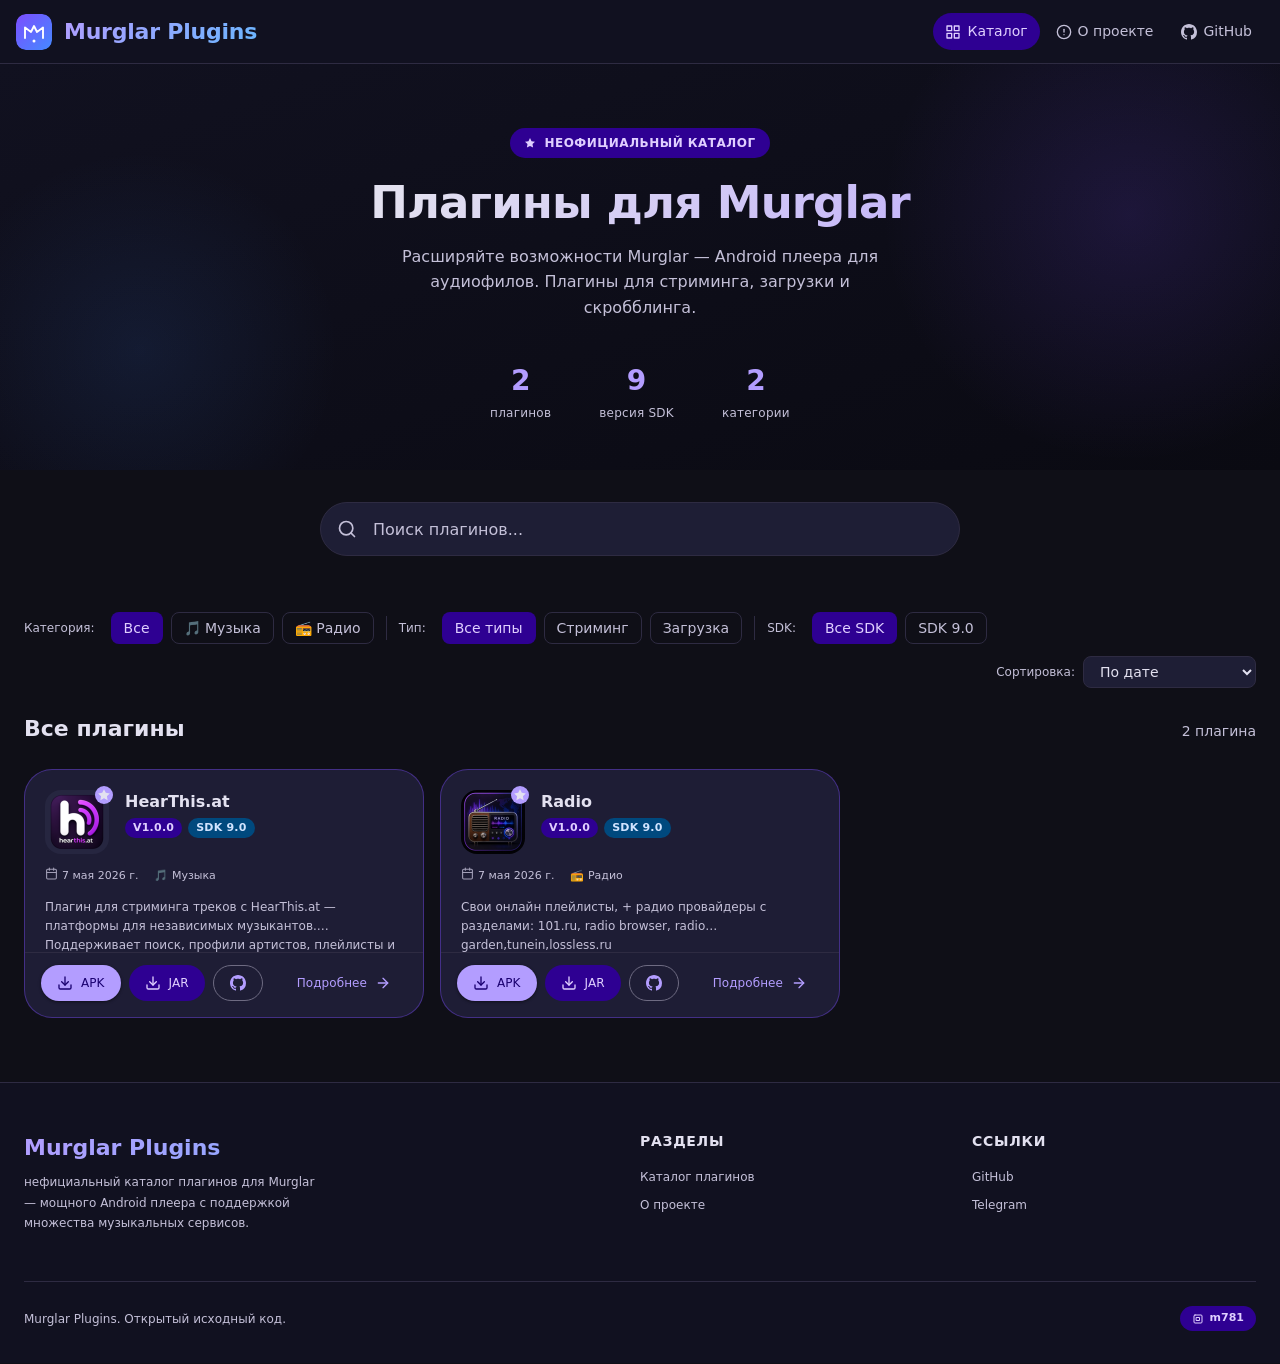
==== index.html @ e6970394 "Add files via upload" ====
<!DOCTYPE html>
<html lang="ru" data-theme="dark">
<head>
  <meta charset="UTF-8">
  <meta name="viewport" content="width=device-width, initial-scale=1.0">
  <meta name="description" content="Каталог плагинов для Android музыкального плеера Murglar.">
  <meta name="theme-color" content="#7C4DFF">
  <meta name="color-scheme" content="dark">

  <!-- Open Graph -->
  <meta property="og:type" content="website">
  <meta property="og:title" content="Murglar Plugins — Каталог плагинов">
  <meta property="og:description" content="неофициальный каталог плагинов для Android музыкального плеера Murglar.">
  <meta property="og:image" content="assets/icons/icon-512.svg">

  <!-- PWA -->
  <link rel="manifest" href="manifest.json">
  <link rel="icon" type="image/svg+xml" href="assets/logo.svg">
  <link rel="apple-touch-icon" href="assets/icons/icon-192.svg">

  <title>Murglar Plugins — Каталог плагинов</title>

  <link rel="stylesheet" href="css/material.css">
  <link rel="stylesheet" href="css/style.css">
  <link rel="stylesheet" href="css/responsive.css">
</head>
<body>

<!-- Loading overlay -->
<div id="loading" class="loading-overlay" aria-hidden="true">
  <img src="assets/logo.svg" alt="Murglar" class="loading-logo">
  <div class="loading-bar linear-progress">
    <div class="linear-progress-bar"></div>
  </div>
</div>

<div class="page-wrapper">

  <!-- ─── NAVIGATION ─── -->
  <header>
    <nav class="nav" role="navigation" aria-label="Главная навигация">
      <div class="nav-inner">
        <a href="index.html" class="nav-brand" aria-label="Murglar Plugins — главная">
          <img src="assets/logo.svg" alt="" class="nav-logo" width="36" height="36">
          <span class="nav-title">Murglar Plugins</span>
        </a>

        <div class="nav-spacer"></div>

        <div class="nav-links" role="list">
          <a href="index.html" class="nav-link" role="listitem">
            <svg width="16" height="16" viewBox="0 0 24 24" fill="none" stroke="currentColor" stroke-width="2" stroke-linecap="round" stroke-linejoin="round"><rect x="3" y="3" width="7" height="7"/><rect x="14" y="3" width="7" height="7"/><rect x="3" y="14" width="7" height="7"/><rect x="14" y="14" width="7" height="7"/></svg>
            Каталог
          </a>
          <a href="about.html" class="nav-link" role="listitem">
            <svg width="16" height="16" viewBox="0 0 24 24" fill="none" stroke="currentColor" stroke-width="2" stroke-linecap="round" stroke-linejoin="round"><circle cx="12" cy="12" r="10"/><line x1="12" y1="8" x2="12" y2="12"/><line x1="12" y1="16" x2="12.01" y2="16"/></svg>
            О проекте
          </a>
          <a href="https://github.com/levi-muzg" class="nav-link" target="_blank" rel="noopener" role="listitem">
            <svg width="16" height="16" viewBox="0 0 24 24" fill="currentColor"><path d="M12 0C5.37 0 0 5.37 0 12c0 5.31 3.435 9.795 8.205 11.385.6.105.825-.255.825-.57 0-.285-.015-1.23-.015-2.235-3.015.555-3.795-.735-4.035-1.41-.135-.345-.72-1.41-1.23-1.695-.42-.225-1.02-.78-.015-.795.945-.015 1.62.87 1.845 1.23 1.08 1.815 2.805 1.305 3.495.99.105-.78.42-1.305.765-1.605-2.67-.3-5.46-1.335-5.46-5.925 0-1.305.465-2.385 1.23-3.225-.12-.3-.54-1.53.12-3.18 0 0 1.005-.315 3.3 1.23.96-.27 1.98-.405 3-.405s2.04.135 3 .405c2.295-1.56 3.3-1.23 3.3-1.23.66 1.65.24 2.88.12 3.18.765.84 1.23 1.905 1.23 3.225 0 4.605-2.805 5.625-5.475 5.925.435.375.81 1.095.81 2.22 0 1.605-.015 2.895-.015 3.3 0 .315.225.69.825.57A12.02 12.02 0 0 0 24 12c0-6.63-5.37-12-12-12z"/></svg>
            GitHub
          </a>
        </div>

        <!-- Mobile menu button -->
        <button
          id="nav-menu-btn"
          class="icon-btn nav-menu-btn"
          aria-label="Открыть меню"
          aria-expanded="false"
          aria-controls="nav-drawer"
        >
          <svg width="22" height="22" viewBox="0 0 24 24" fill="none" stroke="currentColor" stroke-width="2" stroke-linecap="round"><line x1="3" y1="6" x2="21" y2="6"/><line x1="3" y1="12" x2="21" y2="12"/><line x1="3" y1="18" x2="21" y2="18"/></svg>
        </button>
      </div>
    </nav>

    <!-- Mobile Nav Drawer -->
    <div id="nav-drawer-overlay" class="nav-drawer-overlay" aria-hidden="true"></div>
    <div id="nav-drawer" class="nav-drawer" role="dialog" aria-label="Меню навигации" aria-modal="true">
      <a href="index.html" class="nav-link">
        <svg width="18" height="18" viewBox="0 0 24 24" fill="none" stroke="currentColor" stroke-width="2" stroke-linecap="round" stroke-linejoin="round"><rect x="3" y="3" width="7" height="7"/><rect x="14" y="3" width="7" height="7"/><rect x="3" y="14" width="7" height="7"/><rect x="14" y="14" width="7" height="7"/></svg>
        Каталог
      </a>
      <a href="about.html" class="nav-link">
        <svg width="18" height="18" viewBox="0 0 24 24" fill="none" stroke="currentColor" stroke-width="2" stroke-linecap="round" stroke-linejoin="round"><circle cx="12" cy="12" r="10"/><line x1="12" y1="8" x2="12" y2="12"/><line x1="12" y1="16" x2="12.01" y2="16"/></svg>
        О проекте
      </a>
      <a href="https://github.com/levi-muzg" class="nav-link" target="_blank" rel="noopener">
        <svg width="18" height="18" viewBox="0 0 24 24" fill="currentColor"><path d="M12 0C5.37 0 0 5.37 0 12c0 5.31 3.435 9.795 8.205 11.385.6.105.825-.255.825-.57 0-.285-.015-1.23-.015-2.235-3.015.555-3.795-.735-4.035-1.41-.135-.345-.72-1.41-1.23-1.695-.42-.225-1.02-.78-.015-.795.945-.015 1.62.87 1.845 1.23 1.08 1.815 2.805 1.305 3.495.99.105-.78.42-1.305.765-1.605-2.67-.3-5.46-1.335-5.46-5.925 0-1.305.465-2.385 1.23-3.225-.12-.3-.54-1.53.12-3.18 0 0 1.005-.315 3.3 1.23.96-.27 1.98-.405 3-.405s2.04.135 3 .405c2.295-1.56 3.3-1.23 3.3-1.23.66 1.65.24 2.88.12 3.18.765.84 1.23 1.905 1.23 3.225 0 4.605-2.805 5.625-5.475 5.925.435.375.81 1.095.81 2.22 0 1.605-.015 2.895-.015 3.3 0 .315.225.69.825.57A12.02 12.02 0 0 0 24 12c0-6.63-5.37-12-12-12z"/></svg>
        GitHub
      </a>
      <a href="https://t.me/murglar" class="nav-link" target="_blank" rel="noopener">
        <svg width="18" height="18" viewBox="0 0 24 24" fill="currentColor"><path d="M11.944 0A12 12 0 0 0 0 12a12 12 0 0 0 12 12 12 12 0 0 0 12-12A12 12 0 0 0 12 0a12 12 0 0 0-.056 0zm4.962 7.224c.1-.002.321.023.465.14a.506.506 0 0 1 .171.325c.016.093.036.306.02.472-.18 1.898-.962 6.502-1.36 8.627-.168.9-.499 1.201-.82 1.23-.696.065-1.225-.46-1.9-.902-1.056-.693-1.653-1.124-2.678-1.8-1.185-.78-.417-1.21.258-1.91.177-.184 3.247-2.977 3.307-3.23.007-.032.014-.15-.056-.212s-.174-.041-.249-.024c-.106.024-1.793 1.14-5.061 3.345-.48.33-.913.49-1.302.48-.428-.008-1.252-.241-1.865-.44-.752-.245-1.349-.374-1.297-.789.027-.216.325-.437.893-.663 3.498-1.524 5.83-2.529 6.998-3.014 3.332-1.386 4.025-1.627 4.476-1.635z"/></svg>
        Telegram
      </a>
    </div>
  </header>

  <!-- ─── CONTENT ─── -->
  <main class="content-area">

    <!-- HERO -->
    <section class="hero" aria-labelledby="hero-title">
      <div class="container hero-inner">
        <div class="hero-eyebrow">
          <svg width="12" height="12" viewBox="0 0 24 24" fill="currentColor"><polygon points="12 2 15.09 8.26 22 9.27 17 14.14 18.18 21.02 12 17.77 5.82 21.02 7 14.14 2 9.27 8.91 8.26 12 2"/></svg>
          неофициальный каталог
        </div>
        <h1 id="hero-title" class="hero-title">Плагины для Murglar</h1>
        <p class="hero-sub">
          Расширяйте возможности Murglar — Android плеера для аудиофилов.
          Плагины для стриминга, загрузки и скробблинга.
        </p>
        <div class="hero-stats" role="list">
          <div class="hero-stat" role="listitem">
            <div class="hero-stat-value" id="stat-plugins">—</div>
            <div class="hero-stat-label">плагинов</div>
          </div>
          <div class="hero-stat" role="listitem">
            <div class="hero-stat-value" id="stat-sdk">—</div>
            <div class="hero-stat-label">версия SDK</div>
          </div>
          <div class="hero-stat" role="listitem">
            <div class="hero-stat-value" id="stat-sources">—</div>
            <div class="hero-stat-label">категории</div>
          </div>
        </div>
      </div>
    </section>

    <!-- SEARCH -->
    <section class="search-section" aria-label="Поиск плагинов">
      <div class="container">
        <div class="search-bar" role="search">
          <div class="search-input-wrap">
            <span class="search-icon" aria-hidden="true">
              <svg width="20" height="20" viewBox="0 0 24 24" fill="none" stroke="currentColor" stroke-width="2" stroke-linecap="round" stroke-linejoin="round"><circle cx="11" cy="11" r="8"/><line x1="21" y1="21" x2="16.65" y2="16.65"/></svg>
            </span>
            <input
              id="search-input"
              type="search"
              class="search-input"
              placeholder="Поиск плагинов..."
              autocomplete="off"
              autocorrect="off"
              spellcheck="false"
              aria-label="Поиск плагинов"
              aria-describedby="results-count"
            >
            <button
              id="search-clear"
              class="search-clear icon-btn"
              aria-label="Очистить поиск"
              title="Очистить"
            >
              <svg width="18" height="18" viewBox="0 0 24 24" fill="none" stroke="currentColor" stroke-width="2" stroke-linecap="round" stroke-linejoin="round"><line x1="18" y1="6" x2="6" y2="18"/><line x1="6" y1="6" x2="18" y2="18"/></svg>
            </button>
          </div>
          <p class="search-results-count" id="results-count" aria-live="polite" aria-atomic="true"></p>
        </div>
      </div>
    </section>

    <!-- FILTERS -->
    <section class="filters-section" aria-label="Фильтры">
      <div class="container">
        <div class="filters-inner">
          <span class="filters-label" id="category-label">Категория:</span>
          <div
            id="chips-category"
            class="chips-row"
            role="radiogroup"
            aria-labelledby="category-label"
          >
            <!-- Chips generated by JS -->
          </div>

          <div class="filter-divider" aria-hidden="true"></div>

          <span class="filters-label" id="type-label">Тип:</span>
          <div
            id="chips-type"
            class="chips-row"
            role="radiogroup"
            aria-labelledby="type-label"
          >
            <!-- Chips generated by JS -->
          </div>

          <div class="filter-divider" aria-hidden="true"></div>

          <span class="filters-label" id="sdk-label">SDK:</span>
          <div
            id="chips-sdk"
            class="chips-row"
            role="radiogroup"
            aria-labelledby="sdk-label"
          >
            <!-- SDK chips generated by JS -->
          </div>

          <div class="sort-select-wrap">
            <label class="sort-label" for="sort-select">Сортировка:</label>
            <select id="sort-select" class="sort-select" aria-label="Сортировка плагинов">
              <option value="date">По дате</option>
              <option value="name">По названию А–Я</option>
              <option value="name_desc">По названию Я–А</option>
              <option value="version">По версии</option>
              <option value="sdk">По SDK</option>
            </select>
          </div>
        </div>
      </div>
    </section>

    <!-- CATALOG -->
    <section class="catalog-section" aria-labelledby="catalog-title">
      <div class="container">
        <div class="section-header">
          <h2 id="catalog-title" class="section-title">Все плагины</h2>
          <span class="section-count" id="section-count" aria-live="polite"></span>
        </div>
        <div
          id="plugins-grid"
          class="plugins-grid"
          role="list"
          aria-label="Список плагинов"
        >
          <!-- Plugin cards generated by JS -->
        </div>
      </div>
    </section>

  </main>

  <!-- ─── FOOTER ─── -->
  <footer class="footer">
    <div class="container">
      <div class="footer-inner">
        <div class="footer-brand">
          <div class="footer-brand-title">Murglar Plugins</div>
          <p class="footer-brand-desc">
            нефициальный каталог плагинов для Murglar — мощного Android плеера
            с поддержкой множества музыкальных сервисов.
          </p>
        </div>
        <div>
          <div class="footer-col-title">Разделы</div>
          <div class="footer-links">
            <a href="index.html" class="footer-link">Каталог плагинов</a>
            <a href="about.html" class="footer-link">О проекте</a>
            
          </div>
        </div>
        <div>
          <div class="footer-col-title">Ссылки</div>
          <div class="footer-links">
            <a href="https://github.com/levi-muzg" class="footer-link" target="_blank" rel="noopener">GitHub</a>
            <a href="https://t.me/murglar" class="footer-link" target="_blank" rel="noopener">Telegram</a>
          </div>
        </div>
      </div>
      <div class="footer-bottom">
        <p class="footer-copy">Murglar Plugins. Открытый исходный код.</p>
        <div class="footer-sdk">
          <span class="sdk-pill">
            <svg width="12" height="12" viewBox="0 0 24 24" fill="none" stroke="currentColor" stroke-width="2" stroke-linecap="round" stroke-linejoin="round"><rect x="4" y="4" width="16" height="16" rx="2"/><rect x="9" y="9" width="6" height="6"/></svg>
            m781
          </span>
        </div>
      </div>
    </div>
  </footer>

</div><!-- /page-wrapper -->

<!-- Scroll to top button -->
<button
  id="scroll-top"
  class="scroll-top"
  aria-label="Прокрутить наверх"
  title="Наверх"
>
  <svg width="20" height="20" viewBox="0 0 24 24" fill="none" stroke="currentColor" stroke-width="2" stroke-linecap="round" stroke-linejoin="round"><line x1="12" y1="19" x2="12" y2="5"/><polyline points="5 12 12 5 19 12"/></svg>
</button>

<!-- Screen reader live region -->
<div id="sr-live" aria-live="polite" aria-atomic="true" style="position:absolute;width:1px;height:1px;overflow:hidden;clip:rect(0,0,0,0)"></div>

<script>
  // Register Service Worker
  if ('serviceWorker' in navigator) {
    window.addEventListener('load', () => {
      navigator.serviceWorker.register('./sw.js').catch(() => {});
    });
  }
</script>

<script type="module" src="js/app.js"></script>
</body>
</html>
---- css/material.css ----
/* =====================================================
   MATERIAL 3 — MURGLAR PLUGINS DESIGN SYSTEM
   Murglar brand: Deep Purple / Blue accent, dark-first
   ===================================================== */

/* ─── TOKENS ─── */
:root {
  /* Brand palette */
  --m3-primary:           #B39DFF;
  --m3-on-primary:        #1A0070;
  --m3-primary-container: #2E0092;
  --m3-on-primary-container: #E0CFFF;

  --m3-secondary:         #69B6FF;
  --m3-on-secondary:      #003259;
  --m3-secondary-container: #00497E;
  --m3-on-secondary-container: #D1E4FF;

  --m3-tertiary:          #FF80AB;
  --m3-on-tertiary:       #5C0027;
  --m3-tertiary-container:#88003F;
  --m3-on-tertiary-container: #FFD9E3;

  --m3-error:             #FFB4AB;
  --m3-on-error:          #690005;
  --m3-error-container:   #93000A;
  --m3-on-error-container:#FFB4AB;

  /* Surfaces — dark theme */
  --m3-surface:           #0F0F17;
  --m3-surface-dim:       #0A0A12;
  --m3-surface-bright:    #1A1A26;
  --m3-surface-variant:   #1E1E2E;
  --m3-surface-container-lowest:  #080810;
  --m3-surface-container-low:     #111120;
  --m3-surface-container:         #16162A;
  --m3-surface-container-high:    #1E1E35;
  --m3-surface-container-highest: #262640;

  --m3-on-surface:        #E3E1F0;
  --m3-on-surface-variant:#C4C0D8;
  --m3-outline:           #6E6B82;
  --m3-outline-variant:   #2E2B42;

  /* Elevation tints (primary overlay) */
  --m3-elev1:  rgba(124,77,255,.05);
  --m3-elev2:  rgba(124,77,255,.08);
  --m3-elev3:  rgba(124,77,255,.11);
  --m3-elev4:  rgba(124,77,255,.12);
  --m3-elev5:  rgba(124,77,255,.14);

  /* Typography scale */
  --m3-display-large:   3.5625rem;   /* 57px */
  --m3-display-medium:  2.8125rem;   /* 45px */
  --m3-display-small:   2.25rem;     /* 36px */
  --m3-headline-large:  2rem;        /* 32px */
  --m3-headline-medium: 1.75rem;     /* 28px */
  --m3-headline-small:  1.5rem;      /* 24px */
  --m3-title-large:     1.375rem;    /* 22px */
  --m3-title-medium:    1rem;        /* 16px */
  --m3-title-small:     .875rem;     /* 14px */
  --m3-body-large:      1rem;
  --m3-body-medium:     .875rem;
  --m3-body-small:      .75rem;
  --m3-label-large:     .875rem;
  --m3-label-medium:    .75rem;
  --m3-label-small:     .6875rem;

  /* Shape */
  --m3-shape-none:       0;
  --m3-shape-xs:         4px;
  --m3-shape-sm:         8px;
  --m3-shape-md:         12px;
  --m3-shape-lg:         16px;
  --m3-shape-xl:         28px;
  --m3-shape-full:       999px;

  /* Motion */
  --m3-dur-short1:  50ms;
  --m3-dur-short2:  100ms;
  --m3-dur-short3:  150ms;
  --m3-dur-short4:  200ms;
  --m3-dur-medium1: 250ms;
  --m3-dur-medium2: 300ms;
  --m3-dur-medium3: 350ms;
  --m3-dur-medium4: 400ms;
  --m3-dur-long1:   450ms;
  --m3-dur-long2:   500ms;

  --m3-ease-standard:          cubic-bezier(.2,0,0,1);
  --m3-ease-standard-decel:    cubic-bezier(0,0,0,1);
  --m3-ease-standard-accel:    cubic-bezier(.3,0,1,1);
  --m3-ease-emphasized:        cubic-bezier(.2,0,0,1);
  --m3-ease-emphasized-decel:  cubic-bezier(.05,.7,.1,1);
  --m3-ease-emphasized-accel:  cubic-bezier(.3,0,.8,.15);

  /* Z-index */
  --z-below:   -1;
  --z-base:    0;
  --z-raised:  10;
  --z-overlay: 100;
  --z-modal:   200;
  --z-top:     300;
}

/* ─── RESET ─── */
*, *::before, *::after {
  box-sizing: border-box;
  margin: 0;
  padding: 0;
}

html {
  font-size: 16px;
  scroll-behavior: smooth;
  -webkit-text-size-adjust: 100%;
}

body {
  font-family: 'Google Sans', 'Nunito Sans', system-ui, -apple-system, sans-serif;
  background: var(--m3-surface);
  color: var(--m3-on-surface);
  line-height: 1.5;
  min-height: 100vh;
  overflow-x: hidden;
}

img {
  display: block;
  max-width: 100%;
}

a {
  color: var(--m3-primary);
  text-decoration: none;
}

a:hover {
  text-decoration: underline;
}

button {
  cursor: pointer;
  font-family: inherit;
  border: none;
  background: none;
}

ul, ol {
  list-style: none;
}

/* ─── BUTTONS ─── */
.btn {
  display: inline-flex;
  align-items: center;
  justify-content: center;
  gap: 8px;
  height: 40px;
  padding: 0 24px;
  border-radius: var(--m3-shape-full);
  font-size: var(--m3-label-large);
  font-weight: 500;
  letter-spacing: .006em;
  transition:
    background var(--m3-dur-short4) var(--m3-ease-standard),
    box-shadow var(--m3-dur-short4) var(--m3-ease-standard),
    transform var(--m3-dur-short2) var(--m3-ease-standard);
  position: relative;
  overflow: hidden;
  user-select: none;
  white-space: nowrap;
  text-decoration: none;
}

.btn::after {
  content: '';
  position: absolute;
  inset: 0;
  border-radius: inherit;
  background: transparent;
  transition: background var(--m3-dur-short3) var(--m3-ease-standard);
}

.btn:hover::after  { background: rgba(255,255,255,.08); }
.btn:active::after { background: rgba(255,255,255,.12); }

.btn:active { transform: scale(.97); }

/* Filled */
.btn-filled {
  background: var(--m3-primary);
  color: var(--m3-on-primary);
  box-shadow: 0 1px 2px rgba(0,0,0,.3), 0 1px 3px 1px rgba(0,0,0,.15);
}
.btn-filled:hover {
  box-shadow: 0 1px 2px rgba(0,0,0,.3), 0 2px 6px 2px rgba(0,0,0,.15);
}

/* Tonal */
.btn-tonal {
  background: var(--m3-primary-container);
  color: var(--m3-on-primary-container);
}
.btn-tonal:hover {
  box-shadow: 0 1px 2px rgba(0,0,0,.3), 0 1px 3px 1px rgba(0,0,0,.15);
}

/* Outlined */
.btn-outlined {
  background: transparent;
  color: var(--m3-primary);
  border: 1.5px solid var(--m3-outline);
  padding: 0 23px;
}
.btn-outlined:hover {
  background: rgba(124,77,255,.08);
}

/* Text */
.btn-text {
  background: transparent;
  color: var(--m3-primary);
  padding: 0 12px;
}
.btn-text:hover { background: rgba(124,77,255,.08); }

/* Icon button */
.icon-btn {
  display: inline-flex;
  align-items: center;
  justify-content: center;
  width: 40px;
  height: 40px;
  border-radius: var(--m3-shape-full);
  color: var(--m3-on-surface-variant);
  transition: background var(--m3-dur-short3) var(--m3-ease-standard);
  cursor: pointer;
  flex-shrink: 0;
}
.icon-btn:hover { background: rgba(255,255,255,.08); }
.icon-btn:active { background: rgba(255,255,255,.12); }

/* Small button */
.btn-sm {
  height: 32px;
  padding: 0 16px;
  font-size: var(--m3-label-medium);
}

/* ─── CARDS ─── */
.card {
  background: var(--m3-surface-container);
  border-radius: var(--m3-shape-xl);
  overflow: hidden;
  position: relative;
  transition:
    transform var(--m3-dur-medium1) var(--m3-ease-emphasized),
    box-shadow var(--m3-dur-medium1) var(--m3-ease-emphasized);
}

.card-elevated {
  background: color-mix(in srgb, var(--m3-primary) 5%, var(--m3-surface-container));
  box-shadow:
    0 1px 2px rgba(0,0,0,.3),
    0 1px 3px 1px rgba(0,0,0,.15);
}

.card-elevated:hover {
  transform: translateY(-2px);
  box-shadow:
    0 1px 2px rgba(0,0,0,.3),
    0 2px 6px 2px rgba(0,0,0,.15);
}

.card-filled {
  background: var(--m3-surface-container-highest);
}

.card-outlined {
  background: var(--m3-surface);
  border: 1px solid var(--m3-outline-variant);
}

/* ─── CHIPS ─── */
.chip {
  display: inline-flex;
  align-items: center;
  gap: 6px;
  height: 32px;
  padding: 0 12px;
  border-radius: var(--m3-shape-sm);
  font-size: var(--m3-label-large);
  font-weight: 500;
  cursor: pointer;
  transition: all var(--m3-dur-short3) var(--m3-ease-standard);
  user-select: none;
  white-space: nowrap;
}

.chip-filter {
  background: transparent;
  color: var(--m3-on-surface-variant);
  border: 1px solid var(--m3-outline-variant);
}
.chip-filter:hover {
  background: rgba(255,255,255,.05);
  border-color: var(--m3-outline);
  color: var(--m3-on-surface);
}
.chip-filter.active {
  background: var(--m3-primary-container);
  color: var(--m3-on-primary-container);
  border-color: transparent;
}

/* ─── BADGES ─── */
.badge {
  display: inline-flex;
  align-items: center;
  height: 20px;
  padding: 0 8px;
  border-radius: var(--m3-shape-full);
  font-size: var(--m3-label-small);
  font-weight: 600;
  letter-spacing: .02em;
  text-transform: uppercase;
}
.badge-primary {
  background: var(--m3-primary-container);
  color: var(--m3-on-primary-container);
}
.badge-secondary {
  background: var(--m3-secondary-container);
  color: var(--m3-on-secondary-container);
}
.badge-hifi {
  background: linear-gradient(135deg, #00E676, #00BCD4);
  color: #003;
}
.badge-beta {
  background: var(--m3-tertiary-container);
  color: var(--m3-on-tertiary-container);
}

/* ─── RIPPLE ─── */
.ripple-container {
  position: relative;
  overflow: hidden;
}

.ripple-wave {
  position: absolute;
  border-radius: 50%;
  background: rgba(255,255,255,.2);
  transform: scale(0);
  animation: ripple-anim var(--m3-dur-long2) var(--m3-ease-standard-decel) forwards;
  pointer-events: none;
}

@keyframes ripple-anim {
  to { transform: scale(4); opacity: 0; }
}

/* ─── DIVIDERS ─── */
.divider {
  height: 1px;
  background: var(--m3-outline-variant);
}

/* ─── TEXT STYLES ─── */
.display-large   { font-size: var(--m3-display-large);   font-weight: 400; letter-spacing: -.016em; line-height: 1.12; }
.display-medium  { font-size: var(--m3-display-medium);  font-weight: 400; letter-spacing: 0; line-height: 1.16; }
.display-small   { font-size: var(--m3-display-small);   font-weight: 400; letter-spacing: 0; line-height: 1.22; }
.headline-large  { font-size: var(--m3-headline-large);  font-weight: 400; letter-spacing: 0; line-height: 1.25; }
.headline-medium { font-size: var(--m3-headline-medium); font-weight: 400; letter-spacing: 0; line-height: 1.29; }
.headline-small  { font-size: var(--m3-headline-small);  font-weight: 400; letter-spacing: 0; line-height: 1.33; }
.title-large     { font-size: var(--m3-title-large);     font-weight: 500; letter-spacing: 0; line-height: 1.27; }
.title-medium    { font-size: var(--m3-title-medium);    font-weight: 500; letter-spacing: .009em; line-height: 1.5; }
.title-small     { font-size: var(--m3-title-small);     font-weight: 500; letter-spacing: .006em; line-height: 1.43; }
.body-large      { font-size: var(--m3-body-large);      font-weight: 400; letter-spacing: .031em; line-height: 1.5; }
.body-medium     { font-size: var(--m3-body-medium);     font-weight: 400; letter-spacing: .016em; line-height: 1.43; }
.body-small      { font-size: var(--m3-body-small);      font-weight: 400; letter-spacing: .025em; line-height: 1.33; }
.label-large     { font-size: var(--m3-label-large);     font-weight: 500; letter-spacing: .006em; line-height: 1.43; }
.label-medium    { font-size: var(--m3-label-medium);    font-weight: 500; letter-spacing: .031em; line-height: 1.33; }
.label-small     { font-size: var(--m3-label-small);     font-weight: 500; letter-spacing: .031em; line-height: 1.45; }

/* ─── PROGRESS ─── */
.linear-progress {
  height: 4px;
  background: var(--m3-surface-container-highest);
  border-radius: var(--m3-shape-full);
  overflow: hidden;
}
.linear-progress-bar {
  height: 100%;
  background: var(--m3-primary);
  border-radius: var(--m3-shape-full);
  transform-origin: left;
  animation: progress-indeterminate 1.5s infinite ease-in-out;
}
@keyframes progress-indeterminate {
  0%  { transform: scaleX(0) translateX(0); }
  50% { transform: scaleX(.8) translateX(50%); }
  100% { transform: scaleX(0) translateX(300%); }
}

/* ─── SNACKBAR ─── */
.snackbar {
  position: fixed;
  bottom: 24px;
  left: 50%;
  transform: translateX(-50%) translateY(100px);
  background: var(--m3-surface-container-highest);
  color: var(--m3-on-surface);
  padding: 14px 16px;
  border-radius: var(--m3-shape-xs);
  font-size: var(--m3-body-medium);
  min-width: 280px;
  max-width: 600px;
  display: flex;
  align-items: center;
  gap: 16px;
  box-shadow: 0 3px 5px -1px rgba(0,0,0,.2), 0 6px 10px rgba(0,0,0,.14), 0 1px 18px rgba(0,0,0,.12);
  transition: transform var(--m3-dur-medium2) var(--m3-ease-emphasized-decel);
  z-index: var(--z-top);
}
.snackbar.show {
  transform: translateX(-50%) translateY(0);
}

/* ─── TOOLTIP ─── */
.tooltip {
  position: relative;
}
.tooltip::after {
  content: attr(data-tooltip);
  position: absolute;
  bottom: calc(100% + 8px);
  left: 50%;
  transform: translateX(-50%);
  background: var(--m3-surface-container-highest);
  color: var(--m3-on-surface);
  padding: 4px 8px;
  border-radius: var(--m3-shape-xs);
  font-size: var(--m3-label-small);
  white-space: nowrap;
  pointer-events: none;
  opacity: 0;
  transition: opacity var(--m3-dur-short3) var(--m3-ease-standard);
  z-index: var(--z-overlay);
}
.tooltip:hover::after { opacity: 1; }

/* ─── FOCUS RING ─── */
:focus-visible {
  outline: 3px solid var(--m3-primary);
  outline-offset: 2px;
}

/* ─── SCROLLBAR ─── */
::-webkit-scrollbar { width: 6px; height: 6px; }
::-webkit-scrollbar-track { background: transparent; }
::-webkit-scrollbar-thumb {
  background: var(--m3-outline);
  border-radius: 3px;
}
::-webkit-scrollbar-thumb:hover { background: var(--m3-on-surface-variant); }

/* ─── SELECTION ─── */
::selection {
  background: var(--m3-primary-container);
  color: var(--m3-on-primary-container);
}
---- css/style.css ----
/* =====================================================
   MURGLAR PLUGINS CATALOG — MAIN STYLES
   ===================================================== */

/* ─── FONTS ─── */
@import url('https://fonts.googleapis.com/css2?family=Google+Sans:wght@400;500;700&family=Google+Sans+Display:wght@400;500;700&family=Roboto+Mono:wght@400;500&display=swap');

/* ─── LAYOUT ─── */
.page-wrapper {
  display: flex;
  flex-direction: column;
  min-height: 100vh;
}

.content-area {
  flex: 1;
  padding-top: 64px; /* navbar height */
}

.container {
  max-width: 1280px;
  margin: 0 auto;
  padding: 0 24px;
}

.container-narrow {
  max-width: 860px;
  margin: 0 auto;
  padding: 0 24px;
}

/* ─── NAVIGATION ─── */
.nav {
  position: fixed;
  top: 0;
  left: 0;
  right: 0;
  height: 64px;
  background: var(--m3-surface-container-low);
  border-bottom: 1px solid var(--m3-outline-variant);
  z-index: var(--z-top);
  display: flex;
  align-items: center;
  transition: background var(--m3-dur-medium1) var(--m3-ease-standard);
}

.nav.scrolled {
  background: color-mix(in srgb, var(--m3-primary) 8%, var(--m3-surface-container));
  box-shadow: 0 1px 3px rgba(0,0,0,.4);
}

.nav-inner {
  max-width: 1280px;
  margin: 0 auto;
  padding: 0 16px;
  width: 100%;
  display: flex;
  align-items: center;
  gap: 8px;
}

.nav-brand {
  display: flex;
  align-items: center;
  gap: 12px;
  text-decoration: none;
  flex-shrink: 0;
}

.nav-logo {
  width: 36px;
  height: 36px;
  border-radius: 10px;
}

.nav-title {
  font-size: var(--m3-title-large);
  font-weight: 700;
  background: linear-gradient(135deg, var(--m3-primary), var(--m3-secondary));
  -webkit-background-clip: text;
  background-clip: text;
  -webkit-text-fill-color: transparent;
  letter-spacing: -.01em;
}

.nav-spacer { flex: 1; }

.nav-links {
  display: flex;
  align-items: center;
  gap: 4px;
}

.nav-link {
  display: flex;
  align-items: center;
  gap: 6px;
  padding: 8px 12px;
  border-radius: var(--m3-shape-full);
  font-size: var(--m3-label-large);
  font-weight: 500;
  color: var(--m3-on-surface-variant);
  text-decoration: none;
  transition: all var(--m3-dur-short3) var(--m3-ease-standard);
}

.nav-link:hover {
  background: rgba(255,255,255,.06);
  color: var(--m3-on-surface);
}

.nav-link.active {
  background: var(--m3-primary-container);
  color: var(--m3-on-primary-container);
}

.nav-link:hover { text-decoration: none; }

/* Mobile menu toggle */
.nav-menu-btn {
  display: none;
}

/* ─── HERO ─── */
.hero {
  background: linear-gradient(
    160deg,
    var(--m3-surface-container-low) 0%,
    var(--m3-surface-dim) 100%
  );
  padding: 64px 0 48px;
  position: relative;
  overflow: hidden;
}

.hero::before {
  content: '';
  position: absolute;
  top: -100px;
  right: -100px;
  width: 500px;
  height: 500px;
  background: radial-gradient(circle, rgba(124,77,255,.15) 0%, transparent 70%);
  pointer-events: none;
}

.hero::after {
  content: '';
  position: absolute;
  bottom: -80px;
  left: -60px;
  width: 400px;
  height: 400px;
  background: radial-gradient(circle, rgba(68,138,255,.1) 0%, transparent 70%);
  pointer-events: none;
}

.hero-inner {
  position: relative;
  z-index: 1;
  text-align: center;
}

.hero-eyebrow {
  display: inline-flex;
  align-items: center;
  gap: 8px;
  background: var(--m3-primary-container);
  color: var(--m3-on-primary-container);
  padding: 6px 14px;
  border-radius: var(--m3-shape-full);
  font-size: var(--m3-label-medium);
  font-weight: 600;
  letter-spacing: .04em;
  text-transform: uppercase;
  margin-bottom: 20px;
}

.hero-title {
  font-size: clamp(2rem, 5vw, var(--m3-display-medium));
  font-weight: 700;
  line-height: 1.1;
  letter-spacing: -.02em;
  margin-bottom: 16px;
  background: linear-gradient(135deg, var(--m3-on-surface) 30%, var(--m3-primary) 100%);
  -webkit-background-clip: text;
  background-clip: text;
  -webkit-text-fill-color: transparent;
}

.hero-sub {
  font-size: var(--m3-body-large);
  color: var(--m3-on-surface-variant);
  max-width: 520px;
  margin: 0 auto 40px;
  line-height: 1.6;
}

.hero-stats {
  display: flex;
  align-items: center;
  justify-content: center;
  gap: 48px;
  flex-wrap: wrap;
}

.hero-stat {
  text-align: center;
}

.hero-stat-value {
  font-size: var(--m3-headline-medium);
  font-weight: 700;
  color: var(--m3-primary);
  font-variant-numeric: tabular-nums;
}

.hero-stat-label {
  font-size: var(--m3-label-medium);
  color: var(--m3-on-surface-variant);
  margin-top: 2px;
  letter-spacing: .02em;
}

/* ─── SEARCH ─── */
.search-section {
  padding: 32px 0 0;
}

.search-bar {
  position: relative;
  max-width: 640px;
  margin: 0 auto;
}

.search-input-wrap {
  display: flex;
  align-items: center;
  background: var(--m3-surface-container-high);
  border: 1.5px solid var(--m3-outline-variant);
  border-radius: var(--m3-shape-full);
  transition: all var(--m3-dur-short3) var(--m3-ease-standard);
  overflow: hidden;
}

.search-input-wrap:focus-within {
  border-color: var(--m3-primary);
  background: var(--m3-surface-container-highest);
  box-shadow: 0 0 0 3px rgba(124,77,255,.12);
}

.search-icon {
  padding: 0 16px;
  color: var(--m3-on-surface-variant);
  flex-shrink: 0;
  display: flex;
  align-items: center;
}

.search-input {
  flex: 1;
  height: 52px;
  background: none;
  border: none;
  outline: none;
  font-size: var(--m3-body-large);
  color: var(--m3-on-surface);
  font-family: inherit;
}

.search-input::placeholder {
  color: var(--m3-on-surface-variant);
}

.search-clear {
  padding: 0 8px;
  color: var(--m3-on-surface-variant);
  opacity: 0;
  pointer-events: none;
  transition: opacity var(--m3-dur-short3) var(--m3-ease-standard);
  display: flex;
  align-items: center;
}

.search-clear.visible {
  opacity: 1;
  pointer-events: all;
}

.search-results-count {
  text-align: center;
  margin-top: 12px;
  font-size: var(--m3-body-small);
  color: var(--m3-on-surface-variant);
  min-height: 20px;
}

/* ─── FILTERS ─── */
.filters-section {
  padding: 24px 0;
}

.filters-inner {
  display: flex;
  align-items: center;
  gap: 12px;
  flex-wrap: wrap;
}

.filters-label {
  font-size: var(--m3-label-medium);
  color: var(--m3-on-surface-variant);
  font-weight: 500;
  margin-right: 4px;
  flex-shrink: 0;
}

.chips-row {
  display: flex;
  align-items: center;
  gap: 8px;
  flex-wrap: wrap;
}

.filter-divider {
  width: 1px;
  height: 24px;
  background: var(--m3-outline-variant);
  flex-shrink: 0;
}

.sort-select-wrap {
  margin-left: auto;
  display: flex;
  align-items: center;
  gap: 8px;
}

.sort-label {
  font-size: var(--m3-label-medium);
  color: var(--m3-on-surface-variant);
  white-space: nowrap;
}

.sort-select {
  background: var(--m3-surface-container-high);
  color: var(--m3-on-surface);
  border: 1px solid var(--m3-outline-variant);
  border-radius: var(--m3-shape-sm);
  padding: 6px 12px;
  font-size: var(--m3-label-large);
  font-family: inherit;
  cursor: pointer;
  outline: none;
  transition: border-color var(--m3-dur-short3);
}

.sort-select:focus { border-color: var(--m3-primary); }

/* ─── CATALOG GRID ─── */
.catalog-section {
  padding-bottom: 64px;
}

.section-header {
  display: flex;
  align-items: baseline;
  justify-content: space-between;
  margin-bottom: 24px;
}

.section-title {
  font-size: var(--m3-title-large);
  font-weight: 600;
  color: var(--m3-on-surface);
}

.section-count {
  font-size: var(--m3-label-large);
  color: var(--m3-on-surface-variant);
}

.plugins-grid {
  display: grid;
  grid-template-columns: repeat(auto-fill, minmax(340px, 1fr));
  gap: 16px;
}

/* ─── PLUGIN CARD ─── */
.plugin-card {
  background: var(--m3-surface-container);
  border-radius: var(--m3-shape-xl);
  border: 1px solid var(--m3-outline-variant);
  overflow: hidden;
  display: flex;
  flex-direction: column;
  cursor: pointer;
  transition:
    transform var(--m3-dur-medium1) var(--m3-ease-emphasized),
    box-shadow var(--m3-dur-medium1) var(--m3-ease-emphasized),
    border-color var(--m3-dur-short3) var(--m3-ease-standard);
}

.plugin-card:hover {
  transform: translateY(-4px);
  box-shadow: 0 4px 12px rgba(0,0,0,.4), 0 0 0 1px var(--m3-outline);
  border-color: var(--m3-outline);
}

.plugin-card.featured {
  border-color: rgba(124,77,255,.4);
  background: color-mix(in srgb, var(--m3-primary) 5%, var(--m3-surface-container));
}

.plugin-card-header {
  padding: 20px 20px 0;
  display: flex;
  align-items: flex-start;
  gap: 16px;
}

.plugin-icon-wrap {
  position: relative;
  flex-shrink: 0;
}

.plugin-icon {
  width: 64px;
  height: 64px;
  border-radius: var(--m3-shape-lg);
  background: var(--m3-surface-container-highest);
  object-fit: cover;
}

.plugin-featured-badge {
  position: absolute;
  top: -4px;
  right: -4px;
  width: 18px;
  height: 18px;
  background: var(--m3-primary);
  border-radius: 50%;
  display: flex;
  align-items: center;
  justify-content: center;
}

.plugin-card-info {
  flex: 1;
  min-width: 0;
}

.plugin-card-name {
  font-size: var(--m3-title-medium);
  font-weight: 600;
  color: var(--m3-on-surface);
  margin-bottom: 4px;
  white-space: nowrap;
  overflow: hidden;
  text-overflow: ellipsis;
}

.plugin-card-badges {
  display: flex;
  align-items: center;
  gap: 6px;
  flex-wrap: wrap;
}

.plugin-card-meta {
  padding: 12px 20px;
  display: flex;
  align-items: center;
  gap: 16px;
  flex-wrap: wrap;
}

.meta-item {
  display: flex;
  align-items: center;
  gap: 4px;
  font-size: var(--m3-label-small);
  color: var(--m3-on-surface-variant);
}

.meta-icon {
  font-size: 13px;
  opacity: .8;
}

.plugin-card-desc {
  padding: 0 20px 16px;
  font-size: var(--m3-body-small);
  color: var(--m3-on-surface-variant);
  line-height: 1.6;
  display: -webkit-box;
  -webkit-line-clamp: 2;
  -webkit-box-orient: vertical;
  overflow: hidden;
}

.plugin-card-actions {
  padding: 12px 16px 16px;
  display: flex;
  align-items: center;
  gap: 8px;
  border-top: 1px solid var(--m3-outline-variant);
  margin-top: auto;
  flex-wrap: wrap;
}

.plugin-card-actions .btn {
  font-size: var(--m3-label-medium);
  height: 36px;
  padding: 0 16px;
}

.plugin-card-actions .btn-more {
  margin-left: auto;
  color: var(--m3-primary);
}

/* ─── EMPTY STATE ─── */
.empty-state {
  display: flex;
  flex-direction: column;
  align-items: center;
  justify-content: center;
  padding: 80px 24px;
  text-align: center;
  grid-column: 1 / -1;
}

.empty-icon {
  font-size: 64px;
  margin-bottom: 24px;
  opacity: .6;
}

.empty-title {
  font-size: var(--m3-headline-small);
  color: var(--m3-on-surface);
  margin-bottom: 8px;
}

.empty-desc {
  font-size: var(--m3-body-medium);
  color: var(--m3-on-surface-variant);
  max-width: 320px;
}

/* ─── PLUGIN PAGE ─── */
.plugin-page {
  padding: 32px 0 64px;
}

.plugin-hero-card {
  background: var(--m3-surface-container);
  border: 1px solid var(--m3-outline-variant);
  border-radius: var(--m3-shape-xl);
  padding: 32px;
  display: flex;
  gap: 24px;
  margin-bottom: 32px;
  align-items: flex-start;
  position: relative;
  overflow: hidden;
}

.plugin-hero-card::before {
  content: '';
  position: absolute;
  top: -60px;
  right: -60px;
  width: 300px;
  height: 300px;
  background: radial-gradient(circle, rgba(124,77,255,.12) 0%, transparent 70%);
  pointer-events: none;
}

.plugin-hero-icon {
  width: 96px;
  height: 96px;
  border-radius: 20px;
  object-fit: cover;
  flex-shrink: 0;
  box-shadow: 0 4px 16px rgba(0,0,0,.4);
}

.plugin-hero-info {
  flex: 1;
  min-width: 0;
}

.plugin-hero-name {
  font-size: var(--m3-headline-medium);
  font-weight: 700;
  color: var(--m3-on-surface);
  margin-bottom: 8px;
}

.plugin-hero-badges {
  display: flex;
  align-items: center;
  gap: 8px;
  flex-wrap: wrap;
  margin-bottom: 12px;
}

.plugin-hero-desc {
  font-size: var(--m3-body-medium);
  color: var(--m3-on-surface-variant);
  line-height: 1.7;
  max-width: 600px;
}

.plugin-hero-actions {
  display: flex;
  align-items: center;
  gap: 10px;
  flex-wrap: wrap;
  margin-top: 24px;
}

/* ─── SECTIONS on plugin page ─── */
.plugin-section {
  background: var(--m3-surface-container);
  border: 1px solid var(--m3-outline-variant);
  border-radius: var(--m3-shape-xl);
  padding: 28px;
  margin-bottom: 16px;
}

.plugin-section-title {
  font-size: var(--m3-title-large);
  font-weight: 600;
  margin-bottom: 20px;
  display: flex;
  align-items: center;
  gap: 10px;
  color: var(--m3-on-surface);
}

.plugin-section-title-icon {
  color: var(--m3-primary);
}

/* ─── GALLERY ─── */
.gallery-strip {
  display: flex;
  gap: 12px;
  overflow-x: auto;
  padding-bottom: 8px;
  scroll-snap-type: x mandatory;
  scrollbar-width: thin;
}

.gallery-thumb {
  flex-shrink: 0;
  width: 200px;
  height: 356px;
  border-radius: var(--m3-shape-lg);
  object-fit: cover;
  cursor: pointer;
  scroll-snap-align: start;
  transition: transform var(--m3-dur-short3) var(--m3-ease-standard);
  border: 2px solid transparent;
  background: var(--m3-surface-container-highest);
}

.gallery-thumb:hover {
  transform: scale(1.02);
  border-color: var(--m3-primary);
}

/* ─── LIGHTBOX ─── */
.lightbox {
  position: fixed;
  inset: 0;
  background: rgba(0,0,0,.92);
  z-index: var(--z-modal);
  display: flex;
  align-items: center;
  justify-content: center;
  opacity: 0;
  pointer-events: none;
  transition: opacity var(--m3-dur-medium2) var(--m3-ease-standard);
}

.lightbox.open {
  opacity: 1;
  pointer-events: all;
}

.lightbox-content {
  position: relative;
  max-width: 90vw;
  max-height: 90vh;
  display: flex;
  align-items: center;
  justify-content: center;
}

.lightbox-img {
  max-width: 100%;
  max-height: 85vh;
  border-radius: var(--m3-shape-lg);
  object-fit: contain;
  box-shadow: 0 24px 64px rgba(0,0,0,.6);
  transform: scale(.9);
  transition: transform var(--m3-dur-medium2) var(--m3-ease-emphasized-decel);
}

.lightbox.open .lightbox-img {
  transform: scale(1);
}

.lightbox-close {
  position: absolute;
  top: 16px;
  right: 16px;
  width: 48px;
  height: 48px;
  background: rgba(0,0,0,.6);
  border-radius: 50%;
  display: flex;
  align-items: center;
  justify-content: center;
  color: white;
  font-size: 20px;
  cursor: pointer;
  transition: background var(--m3-dur-short3) var(--m3-ease-standard);
}

.lightbox-close:hover { background: rgba(0,0,0,.9); }

.lightbox-nav {
  position: absolute;
  top: 50%;
  transform: translateY(-50%);
  width: 48px;
  height: 48px;
  background: rgba(0,0,0,.6);
  border-radius: 50%;
  display: flex;
  align-items: center;
  justify-content: center;
  color: white;
  cursor: pointer;
  transition: background var(--m3-dur-short3) var(--m3-ease-standard);
  user-select: none;
}

.lightbox-nav:hover { background: rgba(255,255,255,.2); }
.lightbox-nav-prev { left: -64px; }
.lightbox-nav-next { right: -64px; }

.lightbox-counter {
  position: absolute;
  bottom: -40px;
  left: 50%;
  transform: translateX(-50%);
  color: rgba(255,255,255,.7);
  font-size: var(--m3-label-medium);
}

/* ─── DOWNLOAD INFO ─── */
.download-grid {
  display: grid;
  grid-template-columns: repeat(auto-fit, minmax(280px, 1fr));
  gap: 16px;
}

.download-card {
  background: var(--m3-surface-container-high);
  border-radius: var(--m3-shape-lg);
  padding: 20px;
  border: 1px solid var(--m3-outline-variant);
}

.download-card-header {
  display: flex;
  align-items: center;
  gap: 12px;
  margin-bottom: 16px;
}

.download-card-icon {
  width: 40px;
  height: 40px;
  border-radius: var(--m3-shape-md);
  display: flex;
  align-items: center;
  justify-content: center;
  font-size: 20px;
}

.download-card-icon.apk {
  background: rgba(68,138,255,.15);
}

.download-card-icon.jar {
  background: rgba(124,77,255,.15);
}

.download-card-title {
  font-size: var(--m3-title-medium);
  font-weight: 600;
  color: var(--m3-on-surface);
}

.download-card-subtitle {
  font-size: var(--m3-label-small);
  color: var(--m3-on-surface-variant);
}

.download-meta {
  display: flex;
  flex-direction: column;
  gap: 8px;
  margin-bottom: 16px;
}

.download-meta-row {
  display: flex;
  align-items: flex-start;
  justify-content: space-between;
  gap: 12px;
}

.download-meta-key {
  font-size: var(--m3-label-small);
  color: var(--m3-on-surface-variant);
  flex-shrink: 0;
}

.download-meta-val {
  font-size: var(--m3-label-small);
  color: var(--m3-on-surface);
  text-align: right;
  word-break: break-all;
  font-family: 'Roboto Mono', monospace;
}

.download-sha {
  font-size: 10px !important;
}

/* ─── CHANGELOG ─── */
.changelog-list {
  display: flex;
  flex-direction: column;
  gap: 0;
}

.changelog-item {
  display: flex;
  gap: 16px;
  position: relative;
}

.changelog-item:not(:last-child)::before {
  content: '';
  position: absolute;
  left: 11px;
  top: 28px;
  bottom: -1px;
  width: 2px;
  background: var(--m3-outline-variant);
}

.changelog-dot {
  width: 24px;
  height: 24px;
  border-radius: 50%;
  background: var(--m3-primary-container);
  border: 2px solid var(--m3-primary);
  flex-shrink: 0;
  margin-top: 4px;
  display: flex;
  align-items: center;
  justify-content: center;
}

.changelog-dot-inner {
  width: 8px;
  height: 8px;
  border-radius: 50%;
  background: var(--m3-primary);
}

.changelog-body {
  padding-bottom: 24px;
  flex: 1;
}

.changelog-version {
  font-size: var(--m3-label-large);
  font-weight: 600;
  color: var(--m3-on-surface);
  font-family: 'Roboto Mono', monospace;
}

.changelog-date {
  font-size: var(--m3-label-small);
  color: var(--m3-on-surface-variant);
  margin-bottom: 8px;
}

.changelog-changes {
  display: flex;
  flex-direction: column;
  gap: 4px;
}

.changelog-change {
  font-size: var(--m3-body-small);
  color: var(--m3-on-surface-variant);
  display: flex;
  align-items: flex-start;
  gap: 8px;
}

.changelog-change::before {
  content: '→';
  color: var(--m3-primary);
  flex-shrink: 0;
  margin-top: 1px;
}

/* ─── COMPATIBILITY ─── */
.compat-grid {
  display: grid;
  grid-template-columns: repeat(auto-fit, minmax(180px, 1fr));
  gap: 12px;
}

.compat-item {
  background: var(--m3-surface-container-high);
  border-radius: var(--m3-shape-md);
  padding: 16px;
  display: flex;
  align-items: center;
  gap: 12px;
}

.compat-icon {
  font-size: 24px;
  flex-shrink: 0;
}

.compat-info {
  min-width: 0;
}

.compat-label {
  font-size: var(--m3-label-small);
  color: var(--m3-on-surface-variant);
  margin-bottom: 2px;
}

.compat-value {
  font-size: var(--m3-title-small);
  font-weight: 600;
  color: var(--m3-on-surface);
}

/* ─── BREADCRUMB ─── */
.breadcrumb {
  display: flex;
  align-items: center;
  gap: 6px;
  margin-bottom: 24px;
  font-size: var(--m3-label-large);
  flex-wrap: wrap;
}

.breadcrumb-item {
  color: var(--m3-on-surface-variant);
}

.breadcrumb-link {
  color: var(--m3-primary);
  text-decoration: none;
}

.breadcrumb-link:hover { text-decoration: underline; }

.breadcrumb-sep {
  color: var(--m3-outline);
}

/* ─── ABOUT PAGE ─── */
.about-hero {
  padding: 64px 0;
  text-align: center;
}

.about-sections {
  display: flex;
  flex-direction: column;
  gap: 16px;
  padding-bottom: 64px;
}

.info-grid {
  display: grid;
  grid-template-columns: repeat(auto-fit, minmax(240px, 1fr));
  gap: 16px;
}

.info-card {
  background: var(--m3-surface-container-high);
  border-radius: var(--m3-shape-lg);
  padding: 24px;
  display: flex;
  align-items: flex-start;
  gap: 16px;
}

.info-card-icon {
  font-size: 32px;
  flex-shrink: 0;
}

.info-card-title {
  font-size: var(--m3-title-small);
  font-weight: 600;
  color: var(--m3-on-surface);
  margin-bottom: 4px;
}

.info-card-text {
  font-size: var(--m3-body-small);
  color: var(--m3-on-surface-variant);
  line-height: 1.6;
}

/* ─── 404 PAGE ─── */
.page-404 {
  min-height: 100vh;
  display: flex;
  flex-direction: column;
  align-items: center;
  justify-content: center;
  text-align: center;
  padding: 48px 24px;
}

.page-404-code {
  font-size: 120px;
  font-weight: 900;
  line-height: 1;
  background: linear-gradient(135deg, var(--m3-primary), var(--m3-secondary));
  -webkit-background-clip: text;
  background-clip: text;
  -webkit-text-fill-color: transparent;
  margin-bottom: 16px;
}

.page-404-title {
  font-size: var(--m3-headline-medium);
  margin-bottom: 12px;
}

.page-404-desc {
  font-size: var(--m3-body-medium);
  color: var(--m3-on-surface-variant);
  max-width: 400px;
  margin: 0 auto 32px;
}

/* ─── FOOTER ─── */
.footer {
  background: var(--m3-surface-container-low);
  border-top: 1px solid var(--m3-outline-variant);
  padding: 48px 0 32px;
}

.footer-inner {
  display: grid;
  grid-template-columns: 2fr 1fr 1fr;
  gap: 48px;
  margin-bottom: 48px;
}

.footer-brand {}

.footer-brand-title {
  font-size: var(--m3-title-large);
  font-weight: 700;
  margin-bottom: 8px;
  background: linear-gradient(135deg, var(--m3-primary), var(--m3-secondary));
  -webkit-background-clip: text;
  background-clip: text;
  -webkit-text-fill-color: transparent;
}

.footer-brand-desc {
  font-size: var(--m3-body-small);
  color: var(--m3-on-surface-variant);
  line-height: 1.7;
  max-width: 300px;
}

.footer-col-title {
  font-size: var(--m3-label-large);
  font-weight: 600;
  color: var(--m3-on-surface);
  margin-bottom: 16px;
  text-transform: uppercase;
  letter-spacing: .05em;
}

.footer-links {
  display: flex;
  flex-direction: column;
  gap: 10px;
}

.footer-link {
  font-size: var(--m3-body-small);
  color: var(--m3-on-surface-variant);
  text-decoration: none;
  transition: color var(--m3-dur-short3);
}

.footer-link:hover {
  color: var(--m3-primary);
  text-decoration: none;
}

.footer-bottom {
  display: flex;
  align-items: center;
  justify-content: space-between;
  gap: 16px;
  flex-wrap: wrap;
  padding-top: 24px;
  border-top: 1px solid var(--m3-outline-variant);
}

.footer-copy {
  font-size: var(--m3-body-small);
  color: var(--m3-on-surface-variant);
}

.footer-sdk {
  display: flex;
  align-items: center;
  gap: 8px;
}

.sdk-pill {
  display: inline-flex;
  align-items: center;
  gap: 6px;
  padding: 4px 12px;
  background: var(--m3-primary-container);
  color: var(--m3-on-primary-container);
  border-radius: var(--m3-shape-full);
  font-size: var(--m3-label-small);
  font-weight: 600;
}

/* ─── LOADING ─── */
.loading-overlay {
  position: fixed;
  inset: 0;
  background: var(--m3-surface);
  display: flex;
  flex-direction: column;
  align-items: center;
  justify-content: center;
  gap: 24px;
  z-index: var(--z-modal);
  transition: opacity var(--m3-dur-medium2) var(--m3-ease-standard);
}

.loading-overlay.hidden {
  opacity: 0;
  pointer-events: none;
}

.loading-logo {
  width: 72px;
  height: 72px;
  border-radius: 18px;
  animation: pulse 1.5s infinite ease-in-out;
}

@keyframes pulse {
  0%, 100% { transform: scale(1); opacity: 1; }
  50% { transform: scale(.95); opacity: .7; }
}

.loading-bar {
  width: 200px;
}

/* ─── SCROLL TO TOP ─── */
.scroll-top {
  position: fixed;
  bottom: 88px;
  right: 24px;
  width: 48px;
  height: 48px;
  border-radius: 50%;
  background: var(--m3-primary);
  color: var(--m3-on-primary);
  display: flex;
  align-items: center;
  justify-content: center;
  box-shadow: 0 3px 8px rgba(0,0,0,.4);
  cursor: pointer;
  opacity: 0;
  transform: translateY(16px) scale(.8);
  pointer-events: none;
  transition: all var(--m3-dur-medium1) var(--m3-ease-emphasized);
  z-index: var(--z-overlay);
}

.scroll-top.visible {
  opacity: 1;
  transform: translateY(0) scale(1);
  pointer-events: all;
}

.scroll-top:hover {
  background: color-mix(in srgb, var(--m3-primary) 85%, white);
  transform: translateY(-2px) scale(1.05);
}

/* ─── PAGE TRANSITION ─── */
.page-transition-enter {
  animation: page-enter var(--m3-dur-medium3) var(--m3-ease-emphasized-decel) both;
}

@keyframes page-enter {
  from { opacity: 0; transform: translateY(16px); }
  to   { opacity: 1; transform: translateY(0); }
}

/* ─── HIGHLIGHT SEARCH ─── */
mark {
  background: rgba(124,77,255,.3);
  color: var(--m3-primary);
  border-radius: 2px;
  padding: 0 2px;
}

/* ─── MOBILE NAV DRAWER ─── */
.nav-drawer {
  position: fixed;
  top: 0;
  right: -280px;
  width: 280px;
  height: 100%;
  background: var(--m3-surface-container-low);
  border-left: 1px solid var(--m3-outline-variant);
  z-index: var(--z-modal);
  padding: 80px 16px 24px;
  display: flex;
  flex-direction: column;
  gap: 8px;
  transition: right var(--m3-dur-medium2) var(--m3-ease-emphasized-decel);
}

.nav-drawer.open {
  right: 0;
}

.nav-drawer-overlay {
  position: fixed;
  inset: 0;
  background: rgba(0,0,0,.5);
  z-index: calc(var(--z-modal) - 1);
  opacity: 0;
  pointer-events: none;
  transition: opacity var(--m3-dur-medium2) var(--m3-ease-standard);
}

.nav-drawer-overlay.open {
  opacity: 1;
  pointer-events: all;
}

.nav-drawer .nav-link {
  width: 100%;
  justify-content: flex-start;
  padding: 12px 16px;
  border-radius: var(--m3-shape-md);
  font-size: var(--m3-body-large);
}

/* ─── TAGS ─── */
.tags-list {
  display: flex;
  flex-wrap: wrap;
  gap: 6px;
}

.tag {
  display: inline-flex;
  align-items: center;
  height: 24px;
  padding: 0 10px;
  background: var(--m3-surface-container-highest);
  color: var(--m3-on-surface-variant);
  border-radius: var(--m3-shape-full);
  font-size: var(--m3-label-small);
  font-weight: 500;
}

/* ─── COPY BUTTON ─── */
.copy-btn {
  display: inline-flex;
  align-items: center;
  gap: 4px;
  padding: 2px 8px;
  border-radius: var(--m3-shape-xs);
  font-size: var(--m3-label-small);
  color: var(--m3-primary);
  cursor: pointer;
  transition: background var(--m3-dur-short3);
  font-family: 'Roboto Mono', monospace;
}

.copy-btn:hover { background: rgba(124,77,255,.08); }
---- css/responsive.css ----
/* =====================================================
   RESPONSIVE — MURGLAR PLUGINS
   ===================================================== */

/* ─── TABLET (≤ 1024px) ─── */
@media (max-width: 1024px) {
  .plugins-grid {
    grid-template-columns: repeat(auto-fill, minmax(300px, 1fr));
  }

  .footer-inner {
    grid-template-columns: 1fr 1fr;
    gap: 32px;
  }

  .footer-brand {
    grid-column: 1 / -1;
  }

  .plugin-hero-card {
    flex-direction: column;
    align-items: center;
    text-align: center;
  }

  .plugin-hero-info {
    display: flex;
    flex-direction: column;
    align-items: center;
  }

  .plugin-hero-actions {
    justify-content: center;
  }

  .sort-select-wrap {
    margin-left: 0;
    width: 100%;
    justify-content: flex-end;
  }

  .filters-inner {
    gap: 8px;
  }
}

/* ─── MOBILE (≤ 768px) ─── */
@media (max-width: 768px) {
  .container {
    padding: 0 16px;
  }

  .container-narrow {
    padding: 0 16px;
  }

  /* Nav */
  .nav-links {
    display: none;
  }

  .nav-menu-btn {
    display: flex;
  }

  .nav-inner {
    padding: 0 12px;
  }

  /* Hero */
  .hero {
    padding: 48px 0 36px;
  }

  .hero-stats {
    gap: 32px;
  }

  .hero-title {
    font-size: 1.75rem;
  }

  /* Filters */
  .filters-inner {
    flex-direction: column;
    align-items: flex-start;
  }

  .chips-row {
    width: 100%;
    overflow-x: auto;
    flex-wrap: nowrap;
    padding-bottom: 4px;
    -webkit-overflow-scrolling: touch;
  }

  .sort-select-wrap {
    margin-left: 0;
    width: 100%;
    justify-content: space-between;
  }

  .filter-divider {
    display: none;
  }

  /* Grid */
  .plugins-grid {
    grid-template-columns: 1fr;
    gap: 12px;
  }

  /* Plugin card */
  .plugin-card-actions {
    gap: 6px;
  }

  /* Plugin page */
  .plugin-hero-card {
    padding: 24px 16px;
  }

  .plugin-hero-icon {
    width: 72px;
    height: 72px;
  }

  .plugin-section {
    padding: 20px 16px;
    border-radius: var(--m3-shape-lg);
  }

  /* Gallery */
  .gallery-thumb {
    width: 160px;
    height: 284px;
  }

  /* Lightbox nav */
  .lightbox-nav-prev { left: 8px; }
  .lightbox-nav-next { right: 8px; }

  /* Download grid */
  .download-grid {
    grid-template-columns: 1fr;
  }

  /* Compat grid */
  .compat-grid {
    grid-template-columns: repeat(2, 1fr);
  }

  /* Footer */
  .footer-inner {
    grid-template-columns: 1fr;
    gap: 32px;
  }

  .footer-brand {
    grid-column: auto;
  }

  .footer-bottom {
    flex-direction: column;
    align-items: flex-start;
  }

  /* Breadcrumb */
  .breadcrumb {
    font-size: var(--m3-body-small);
  }

  /* Scroll top */
  .scroll-top {
    bottom: 76px;
    right: 16px;
  }

  /* 404 */
  .page-404-code {
    font-size: 80px;
  }

  /* Section header */
  .section-header {
    flex-direction: column;
    gap: 4px;
  }
}

/* ─── SMALL MOBILE (≤ 480px) ─── */
@media (max-width: 480px) {
  .hero-stats {
    gap: 24px;
  }

  .hero-stat-value {
    font-size: var(--m3-headline-small);
  }

  .plugin-card-header {
    padding: 16px 16px 0;
  }

  .plugin-card-meta {
    padding: 8px 16px;
    gap: 12px;
  }

  .plugin-card-desc {
    padding: 0 16px 12px;
  }

  .plugin-card-actions {
    padding: 10px 12px 12px;
    gap: 6px;
  }

  .plugin-card-actions .btn {
    height: 32px;
    padding: 0 12px;
    font-size: var(--m3-label-small);
  }

  .compat-grid {
    grid-template-columns: 1fr;
  }

  .hero-eyebrow {
    font-size: 10px;
  }
}

/* ─── LANDSCAPE PHONES ─── */
@media (max-width: 768px) and (orientation: landscape) {
  .hero {
    padding: 32px 0 24px;
  }

  .gallery-thumb {
    width: 220px;
    height: 124px;
  }

  .lightbox-img {
    max-height: 80vh;
  }
}

/* ─── PRINT ─── */
@media print {
  .nav, .footer, .scroll-top, .lightbox, .nav-drawer, .nav-drawer-overlay {
    display: none !important;
  }

  .content-area {
    padding-top: 0;
  }

  .plugin-card {
    break-inside: avoid;
  }

  body {
    background: white;
    color: black;
  }
}

/* ─── REDUCED MOTION ─── */
@media (prefers-reduced-motion: reduce) {
  *, *::before, *::after {
    animation-duration: .01ms !important;
    animation-iteration-count: 1 !important;
    transition-duration: .01ms !important;
  }
}

/* ─── HIGH CONTRAST ─── */
@media (prefers-contrast: high) {
  :root {
    --m3-outline-variant: rgba(255,255,255,.3);
    --m3-outline: rgba(255,255,255,.5);
  }

  .plugin-card {
    border-color: rgba(255,255,255,.3);
  }

  .btn-outlined {
    border-color: rgba(255,255,255,.6);
  }
}

/* ─── WIDE SCREENS ─── */
@media (min-width: 1400px) {
  .plugins-grid {
    grid-template-columns: repeat(auto-fill, minmax(380px, 1fr));
  }

  .hero-title {
    font-size: var(--m3-display-small);
  }
}
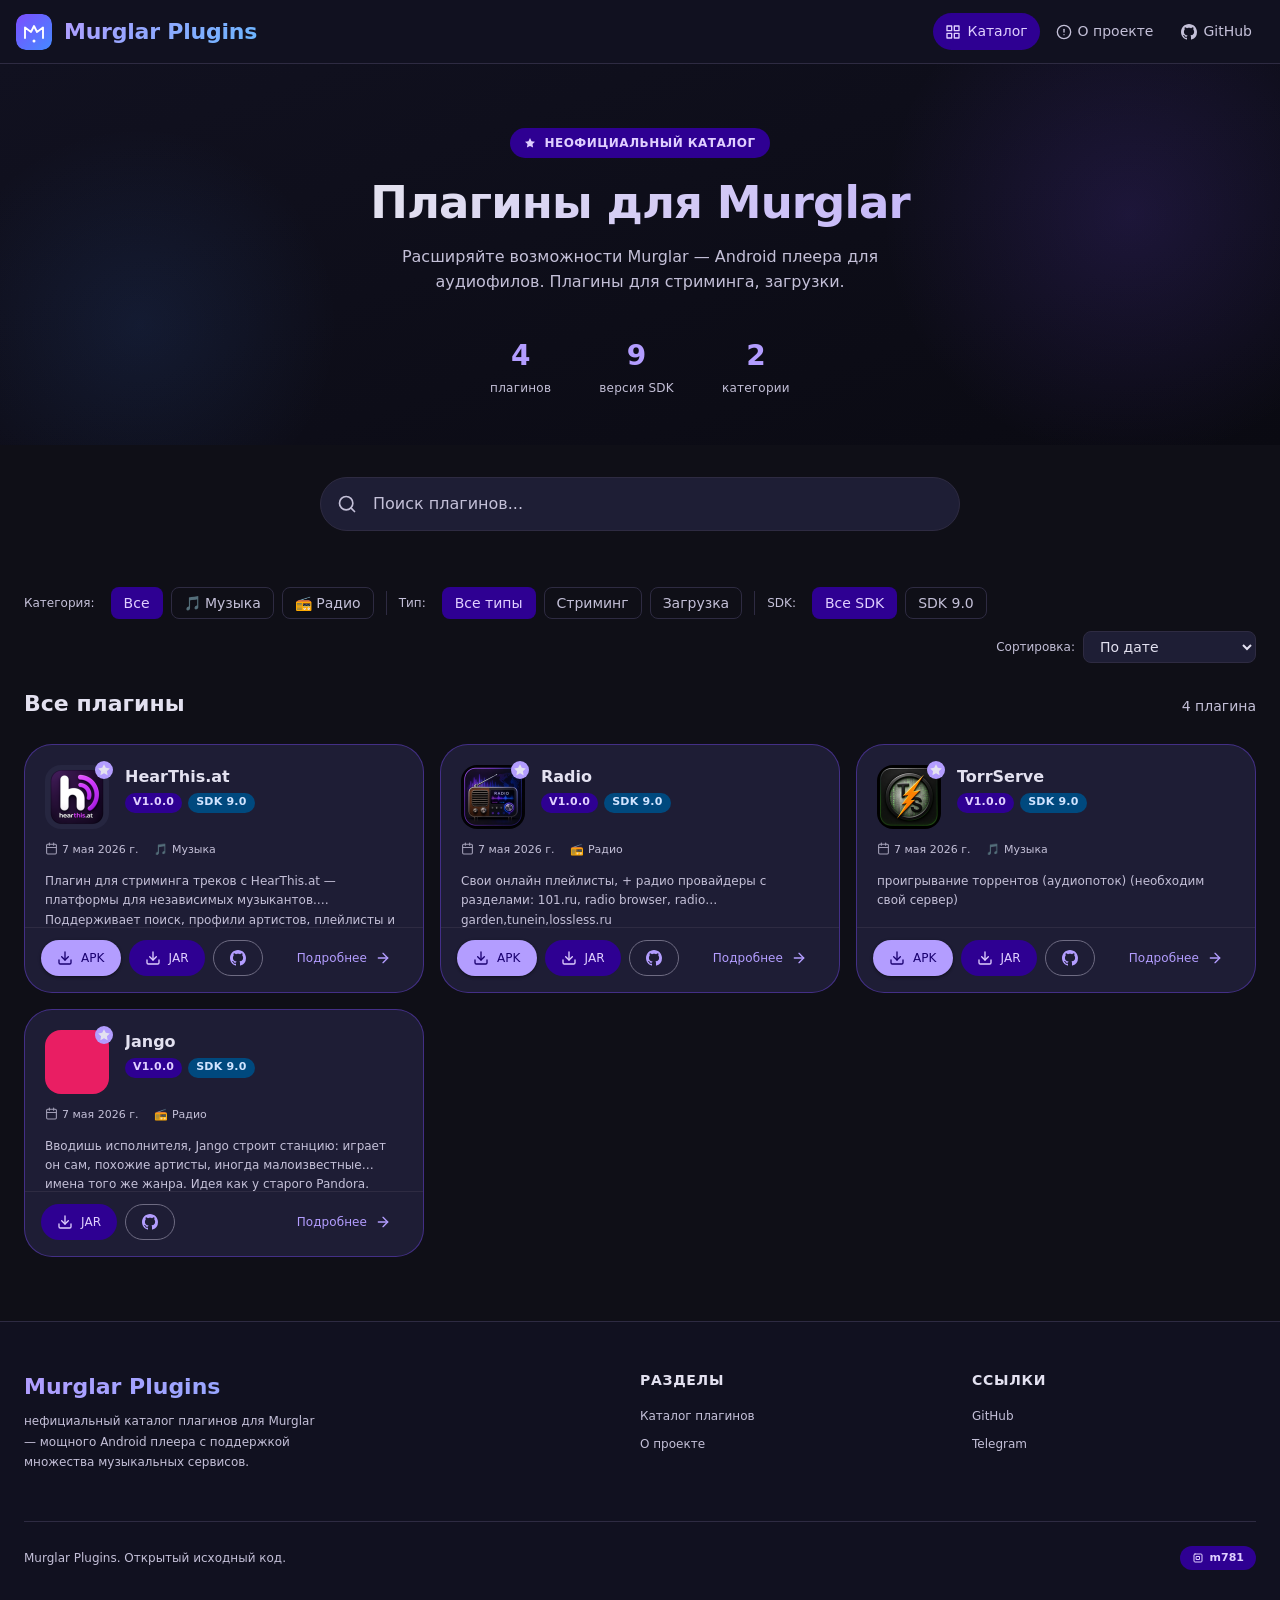
==== commit c6d42068: "Update index.html" ====
--- a/index.html
+++ b/index.html
@@ -110,7 +110,7 @@
         <h1 id="hero-title" class="hero-title">Плагины для Murglar</h1>
         <p class="hero-sub">
           Расширяйте возможности Murglar — Android плеера для аудиофилов.
-          Плагины для стриминга, загрузки и скробблинга.
+          Плагины для стриминга, загрузки.
         </p>
         <div class="hero-stats" role="list">
           <div class="hero-stat" role="listitem">
@@ -256,8 +256,8 @@
         <div>
           <div class="footer-col-title">Ссылки</div>
           <div class="footer-links">
-            <a href="https://github.com/levi-muzg" class="footer-link" target="_blank" rel="noopener">GitHub</a>
-            <a href="https://t.me/murglar" class="footer-link" target="_blank" rel="noopener">Telegram</a>
+            <a href="https://github.com/myxa781" class="footer-link" target="_blank" rel="noopener">GitHub</a>
+            <a href="https://t.me/murglardiscuss" class="footer-link" target="_blank" rel="noopener">Telegram</a>
           </div>
         </div>
       </div>
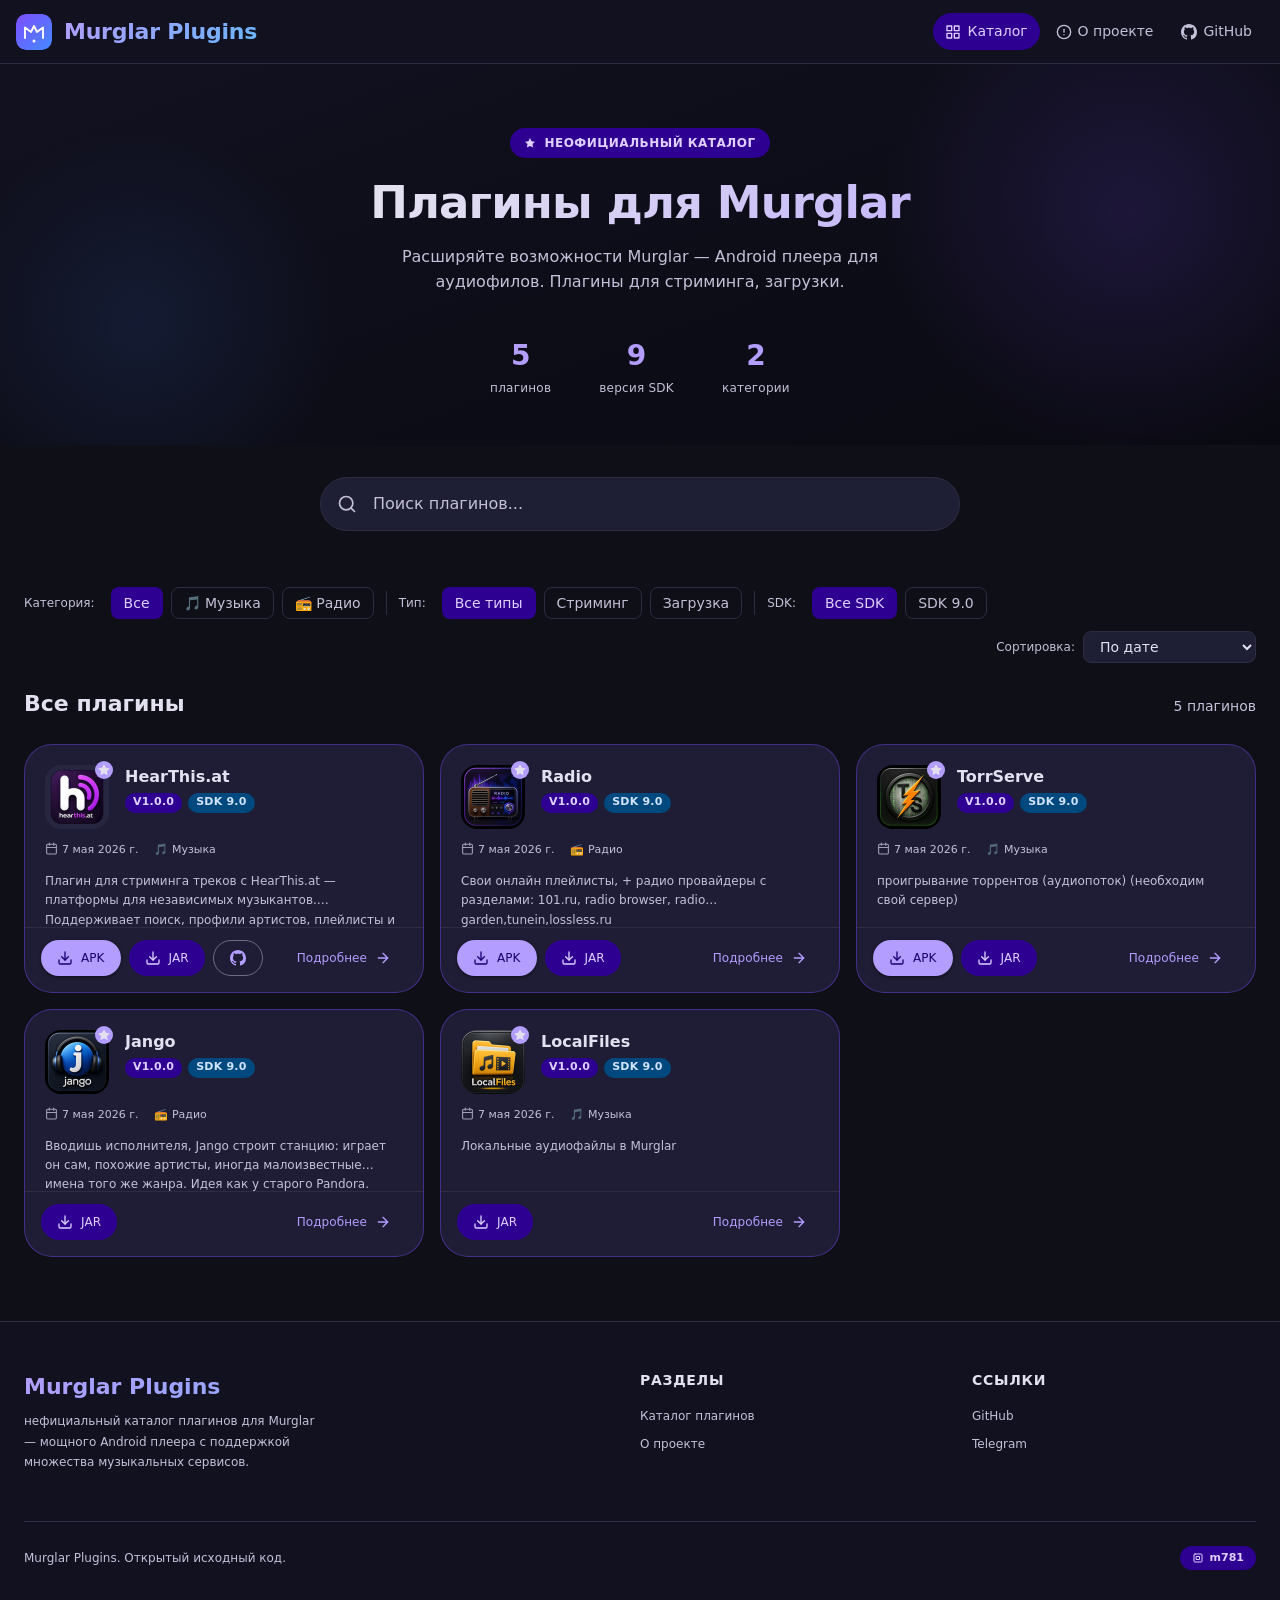
==== commit 6427213c: "Update index.html" ====
--- a/index.html
+++ b/index.html
@@ -56,7 +56,7 @@
             <svg width="16" height="16" viewBox="0 0 24 24" fill="none" stroke="currentColor" stroke-width="2" stroke-linecap="round" stroke-linejoin="round"><circle cx="12" cy="12" r="10"/><line x1="12" y1="8" x2="12" y2="12"/><line x1="12" y1="16" x2="12.01" y2="16"/></svg>
             О проекте
           </a>
-          <a href="https://github.com/levi-muzg" class="nav-link" target="_blank" rel="noopener" role="listitem">
+          <a href="https://github.com/myxa781" class="nav-link" target="_blank" rel="noopener" role="listitem">
             <svg width="16" height="16" viewBox="0 0 24 24" fill="currentColor"><path d="M12 0C5.37 0 0 5.37 0 12c0 5.31 3.435 9.795 8.205 11.385.6.105.825-.255.825-.57 0-.285-.015-1.23-.015-2.235-3.015.555-3.795-.735-4.035-1.41-.135-.345-.72-1.41-1.23-1.695-.42-.225-1.02-.78-.015-.795.945-.015 1.62.87 1.845 1.23 1.08 1.815 2.805 1.305 3.495.99.105-.78.42-1.305.765-1.605-2.67-.3-5.46-1.335-5.46-5.925 0-1.305.465-2.385 1.23-3.225-.12-.3-.54-1.53.12-3.18 0 0 1.005-.315 3.3 1.23.96-.27 1.98-.405 3-.405s2.04.135 3 .405c2.295-1.56 3.3-1.23 3.3-1.23.66 1.65.24 2.88.12 3.18.765.84 1.23 1.905 1.23 3.225 0 4.605-2.805 5.625-5.475 5.925.435.375.81 1.095.81 2.22 0 1.605-.015 2.895-.015 3.3 0 .315.225.69.825.57A12.02 12.02 0 0 0 24 12c0-6.63-5.37-12-12-12z"/></svg>
             GitHub
           </a>
@@ -86,7 +86,7 @@
         <svg width="18" height="18" viewBox="0 0 24 24" fill="none" stroke="currentColor" stroke-width="2" stroke-linecap="round" stroke-linejoin="round"><circle cx="12" cy="12" r="10"/><line x1="12" y1="8" x2="12" y2="12"/><line x1="12" y1="16" x2="12.01" y2="16"/></svg>
         О проекте
       </a>
-      <a href="https://github.com/levi-muzg" class="nav-link" target="_blank" rel="noopener">
+      <a href="https://github.com/myxa781" class="nav-link" target="_blank" rel="noopener">
         <svg width="18" height="18" viewBox="0 0 24 24" fill="currentColor"><path d="M12 0C5.37 0 0 5.37 0 12c0 5.31 3.435 9.795 8.205 11.385.6.105.825-.255.825-.57 0-.285-.015-1.23-.015-2.235-3.015.555-3.795-.735-4.035-1.41-.135-.345-.72-1.41-1.23-1.695-.42-.225-1.02-.78-.015-.795.945-.015 1.62.87 1.845 1.23 1.08 1.815 2.805 1.305 3.495.99.105-.78.42-1.305.765-1.605-2.67-.3-5.46-1.335-5.46-5.925 0-1.305.465-2.385 1.23-3.225-.12-.3-.54-1.53.12-3.18 0 0 1.005-.315 3.3 1.23.96-.27 1.98-.405 3-.405s2.04.135 3 .405c2.295-1.56 3.3-1.23 3.3-1.23.66 1.65.24 2.88.12 3.18.765.84 1.23 1.905 1.23 3.225 0 4.605-2.805 5.625-5.475 5.925.435.375.81 1.095.81 2.22 0 1.605-.015 2.895-.015 3.3 0 .315.225.69.825.57A12.02 12.02 0 0 0 24 12c0-6.63-5.37-12-12-12z"/></svg>
         GitHub
       </a>
